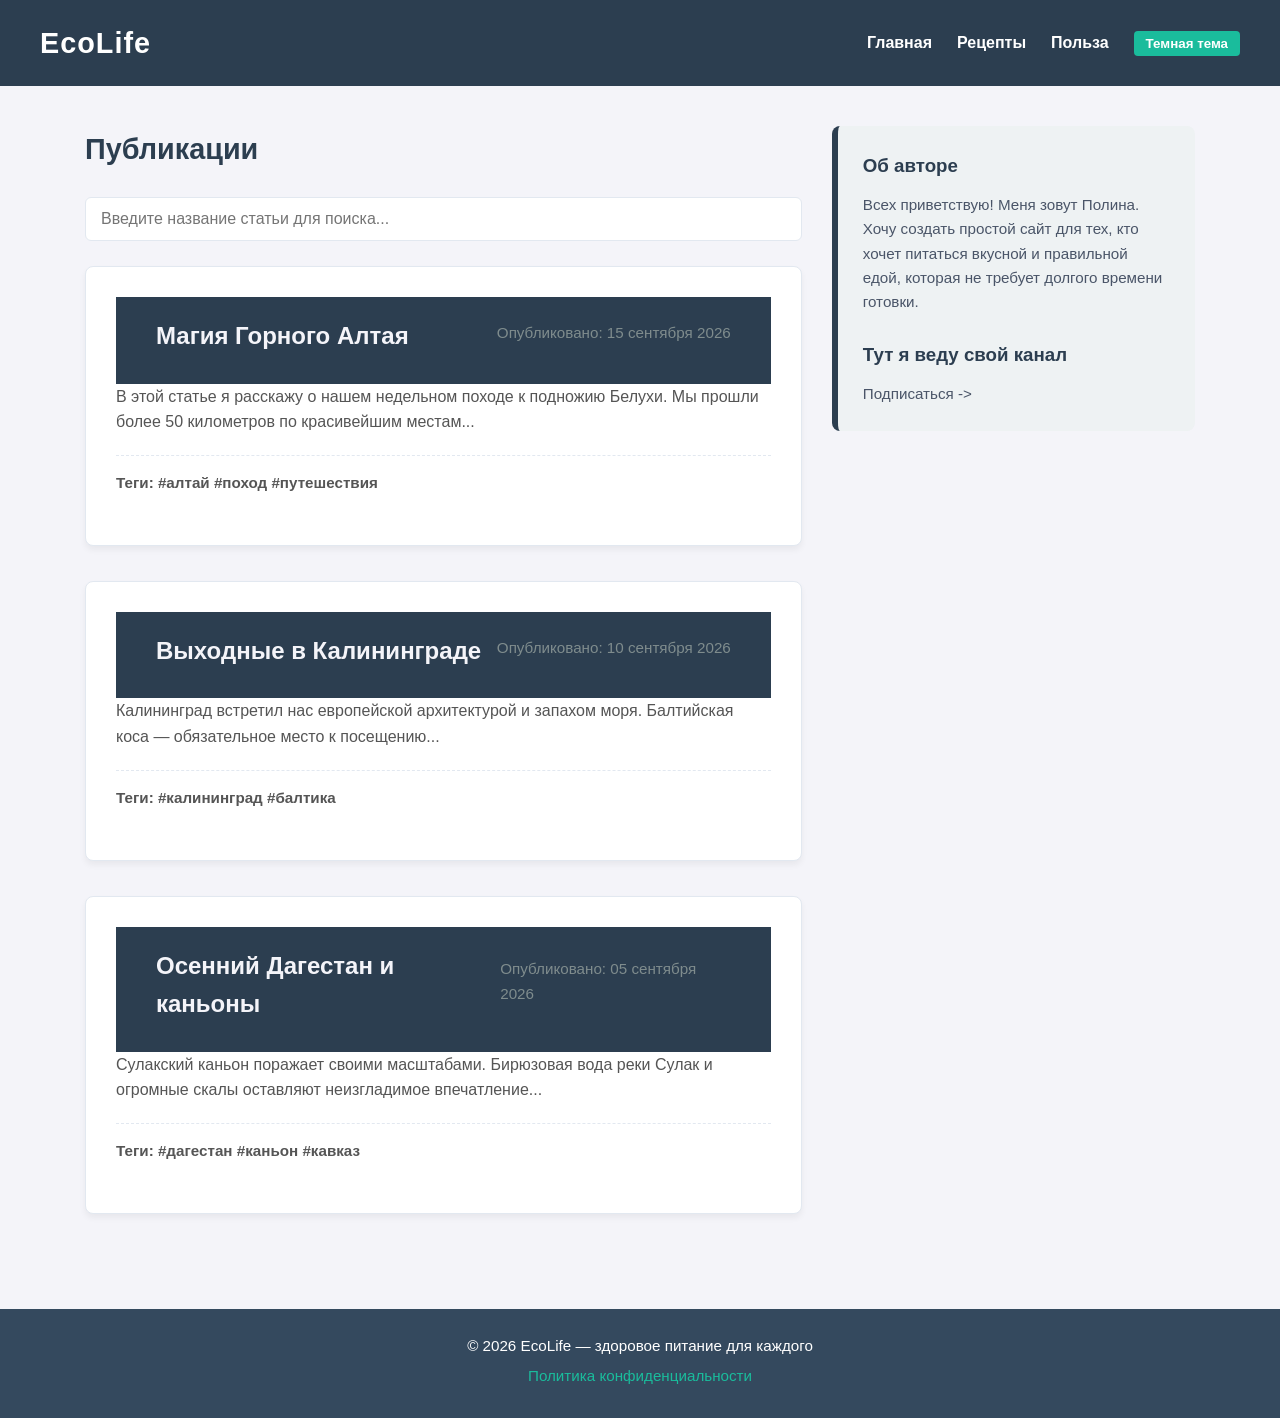
==== index.html @ fa3eae20 "Initial commit: добавлена семантическая верстка, стили Flexbox и JS-логика" ====
<!DOCTYPE html>
<html lang="ru">
<head>
    <meta charset="UTF-8">
    <meta name="viewport" content="width=device-width, initial-scale=1.0">
    <title>Здоровое питание - Рецепты
    </title>
        <!-- Подключаем внешний файл стилей -->
    <link rel="stylesheet" href="style.css">
</head>
<body>

    <!-- Шапка сайта (Заголовок и навигация) -->
    <header>
        <h1>EcoLife</h1>
        <nav>
            <ul>
                <li><a href="#home">Главная</a></li>
                <li><a href="#articles">Рецепты</a></li>
                <li><a href="#about">Польза</a></li>
                <li><button class="theme-btn" id="themeBtn">Темная тема</button></li>
            </ul>
        </nav>
    </header>

    <!-- Основное содержимое страницы (только одно на странице) -->
    <main>

        <!-- Крупный логический раздел: Список статей -->
        <section id="articles">
            <h2>Публикации</h2>
            <!-- Поле живого поиска -->
            <div class="search-container">
                <input type="text" id="searchInput" placeholder="Введите название статьи для поиска...">
            </div>
            <!-- В этот пустой контейнер JavaScript будет вставлять наши статьи -->
            <div id="postsContainer"></div>
        </section>

        

        <!-- Боковая панель (Дополнительный контент, косвенно связанный с основным) -->
        <aside id="about">
            <h3>Об авторе</h3>
            <p>Всех приветствую! Меня зовут Полина. Хочу создать простой сайт для тех, кто хочет питаться вкусной и правильной едой, которая не требует долгого времени готовки.</p>
            <h3>Тут я веду свой канал</h3>
            <p>Подписаться -> </p>
        </aside>

    </main>

    <!-- Подвал сайта (Юридическая информация, копирайт) -->
    <footer>
        <p>© 2026 EcoLife — здоровое питание для каждого</p>
        <p><a href="#privacy">Политика конфиденциальности</a></p>
    </footer>
<script src="script.js"></script>
</body>
</html>
---- style.css ----
/* =======================================================================
   1. ГЛОБАЛЬНЫЙ СБРОС И БАЗОВЫЕ НАСТРОЙКИ
   =======================================================================*/
*, *::before, *::after {
    margin: 0;
    padding: 0;
    box-sizing: border-box; /* Защита от раздувания блоков при добавлении padding */
}

body {
    font-family: 'Segoe UI', Tahoma, Geneva, Verdana, sans-serif;
    line-height: 1.6;
    background-color: #f4f4f9; /* Мягкий светло-серый фон страницы */
    color: #333333;            /* Темно-серый цвет для комфортного чтения */
}

/* =======================================================================
   2. ШАПКА САЙТА (HEADER) И ГЛАВНАЯ НАВИГАЦИЯ (NAV)
   =======================================================================*/
header {
    background-color: #2c3e50; /* Глубокий темно-синий */
    color: #ffffff;
    padding: 20px 40px;
    
    /* Включение Flexbox для шапки */
    display: flex;
    justify-content: space-between; /* Логотип влево, меню вправо */
    align-items: center;            /* Выравнивание по центру по вертикали */
}

header h1 {
    font-size: 1.8rem;
    letter-spacing: 1px;
}

/* Главное меню */
nav ul {
    list-style: none;
    
    /* Меню тоже становится флекс-контейнером */
    display: flex; 
    gap: 25px; /* Автоматический зазор между пунктами меню */
}

nav ul li a {
    color: #ffffff;
    text-decoration: none;
    font-weight: 600;
    transition: color 0.3s ease; /* Плавная анимация смены цвета */
}

nav ul li a:hover {
    color: #1abc9c; /* Бирюзовый цвет при наведении курсора */
}

/* =======================================================================
   3. ОСНОВНОЙ КОНТЕНТ (MAIN) И ДВУХКОЛОНОЧНАЯ СЕТКА (FLEXBOX)
   ===================================================================== */
main {
    max-width: 1150px;   /* Ограничиваем максимальную ширину сайта */
    margin: 40px auto;   /* 40px отступ сверху/снизу, auto — центрирует сайт */
    padding: 0 20px;     /* Защитные отступы по бокам для мобильных экранов */
    
    /* Создание главной двухколоночной сетки */
    display: flex;
    gap: 30px;           /* Расстояние между колонкой статей и сайдбаром */
    align-items: flex-start; /* Сайдбар не растягивается, а сжимается под свой контент */
}

/* --- ЛЕВАЯ КОЛОНКА: СЕКЦИЯ СТАТЕЙ --- */
main section {
    flex: 7; /* Занимает 70% от общей ширины контейнера */
}

section h2 {
    font-size: 1.8rem;
    color: #2c3e50;
    margin-bottom: 25px;
}

/* Карточка отдельной статьи */
article {
    background-color: #ffffff;
    padding: 30px;
    margin-bottom: 35px; /* Отступ до следующей статьи */
    border-radius: 8px;
    border: 1px solid #e2e8f0;
    box-shadow: 0 4px 6px rgba(0, 0, 0, 0.05); /* Легкая тень */
}

article header h3 {
    font-size: 1.5rem;
    color: #f4f4f9;
    margin-bottom: 8px;
}

article header p {
    font-size: 0.95rem;
    color: #7f8c8d; /* Серый цвет для даты */
    margin-bottom: 15px;
}

article p {
    color: #555555;
    margin-bottom: 20px;
}

/* Подвал статьи с тегами */
article footer {
    border-top: 1px dashed #e2e8f0; /* Пунктирная линия над тегами */
    padding-top: 15px;
    font-size: 0.95rem;
    color: #1abc9c;
    font-weight: bold;
}

/* --- ПРАВАЯ КОЛОНКА: БОКОВАЯ ПАНЕЛЬ (SIDEBAR) --- */
main aside {
    flex: 3; /* Занимает 30% от общей ширины контейнера */
    background-color: #eef2f3;
    padding: 25px;
    border-radius: 8px;
    border-left: 6px solid #2c3e50; /* Акцентная линия слева */
}

aside h3 {
    color: #2c3e50;
    margin-bottom: 12px;
}

aside h3:not(:first-child) {
    margin-top: 25px; /* Отступ перед вторым заголовком в сайдбаре */
}

aside p {
    font-size: 0.95rem;
    color: #4a5568;
}

/* =====================================================================
   4. ПОДВАЛ САЙТА (FOOTER)
   ===================================================================== */
body > footer {
    background-color: #34495e;
    color: #ffffff;
    text-align: center;
    padding: 25px;
    margin-top: 60px;
    font-size: 0.95rem;
}

body > footer p {
    margin-bottom: 5px;
}

body > footer a {
    color: #1abc9c;
    text-decoration: none;
}

body > footer a:hover {
    text-decoration: underline; /* Подчеркивание ссылки при наведении */
}

/* =============================================================
   5. АДАПТИВНОСТЬ ДЛЯ МОБИЛЬНЫХ УСТРОЙСТВ (Экраны до 768px)
   =============================================================*/
@media (max-width: 768px) {

    /* Шапка: элементы встают друг под друга по центру */
    header {
        flex-direction: column;
        text-align: center;
        padding: 20px;
        gap: 15px;
    }

    /* Главное меню в шапке: центрируем и уменьшаем зазор */
    nav ul {
        justify-content: center;
        gap: 15px;
        flex-wrap: wrap; /* Если ссылок станет много, они перенесутся на новую строку */
    }

    /* Основной контейнер: превращаем колонки в вертикальный ряд */
    main {
        flex-direction: column; /* Сайдбар уходит под статьи */
        gap: 20px;
        margin: 20px auto;
        padding: 0 10px;
    }

    /* Карточки статей и сайдбар занимают всю доступную ширину */
    main section, 
    main aside {
        flex: none;
        width: 100%;
    }

    /* Немного уменьшаем внутренние отступы в карточках для мобильных */
    article {
        padding: 20px;
    }
}

/* --- СТИЛИ ДЛЯ ТЕМНОЙ ТЕМЫ --- */
body.dark-theme {
    background-color: #1a1a2e; /* Темный фон страницы */
    color: #e2e8f0; /* Светлый текст */
}
body.dark-theme header {
    background-color: #161625; /* Еще более темная шапка*/
}
body.dark-theme article {
    background-color: #22223b; /* Темные карточки статей*/
    border-color: #4a4e69;
    box-shadow: 0 4px 6px rgba(0, 0, 0, 0.3);
}
body.dark-theme article header h3,
body.dark-theme section h2,
body.dark-theme aside h3 {
    color: #ffffff; /* Белые заголовки в темной теме */
}
body.dark-theme aside {
    background-color: #161625; /* Серый фон сайдбара в темной теме */border-left-color: #1abc9c;
}

body.dark-theme p {
    font-size: 0.95rem;
    color: #6f7d96;
}

/* Стили для самой кнопки */
.theme-btn {
    background-color: #1abc9c;
    color: white;
    border: none;
    padding: 5px 12px;
    border-radius: 4px;
    cursor: pointer;
    font-weight: bold;
    font-family: inherit;
    transition: background 0.3s ease;
}
.theme-btn:hover {
    background-color: #16a085;
}

.article-text.short {
    display: -webkit-box;
    -webkit-line-clamp: 1; /* Ограничиваем текст всего одной строкой */
    -webkit-box-orient: vertical;
    overflow: hidden;
}


/*Стили для живого поиска статей*/
.search-container { margin-bottom: 25px; }
#searchInput {
    width: 100%;
    padding: 12px 15px;
    font-size: 1rem;
    border: 1px solid #e2e8f0;
    border-radius: 6px;
    outline: none;
}
body.dark-theme #searchInput {
    background-color: #22223b;
    color: white;
    border-color: #4a4e69;
}
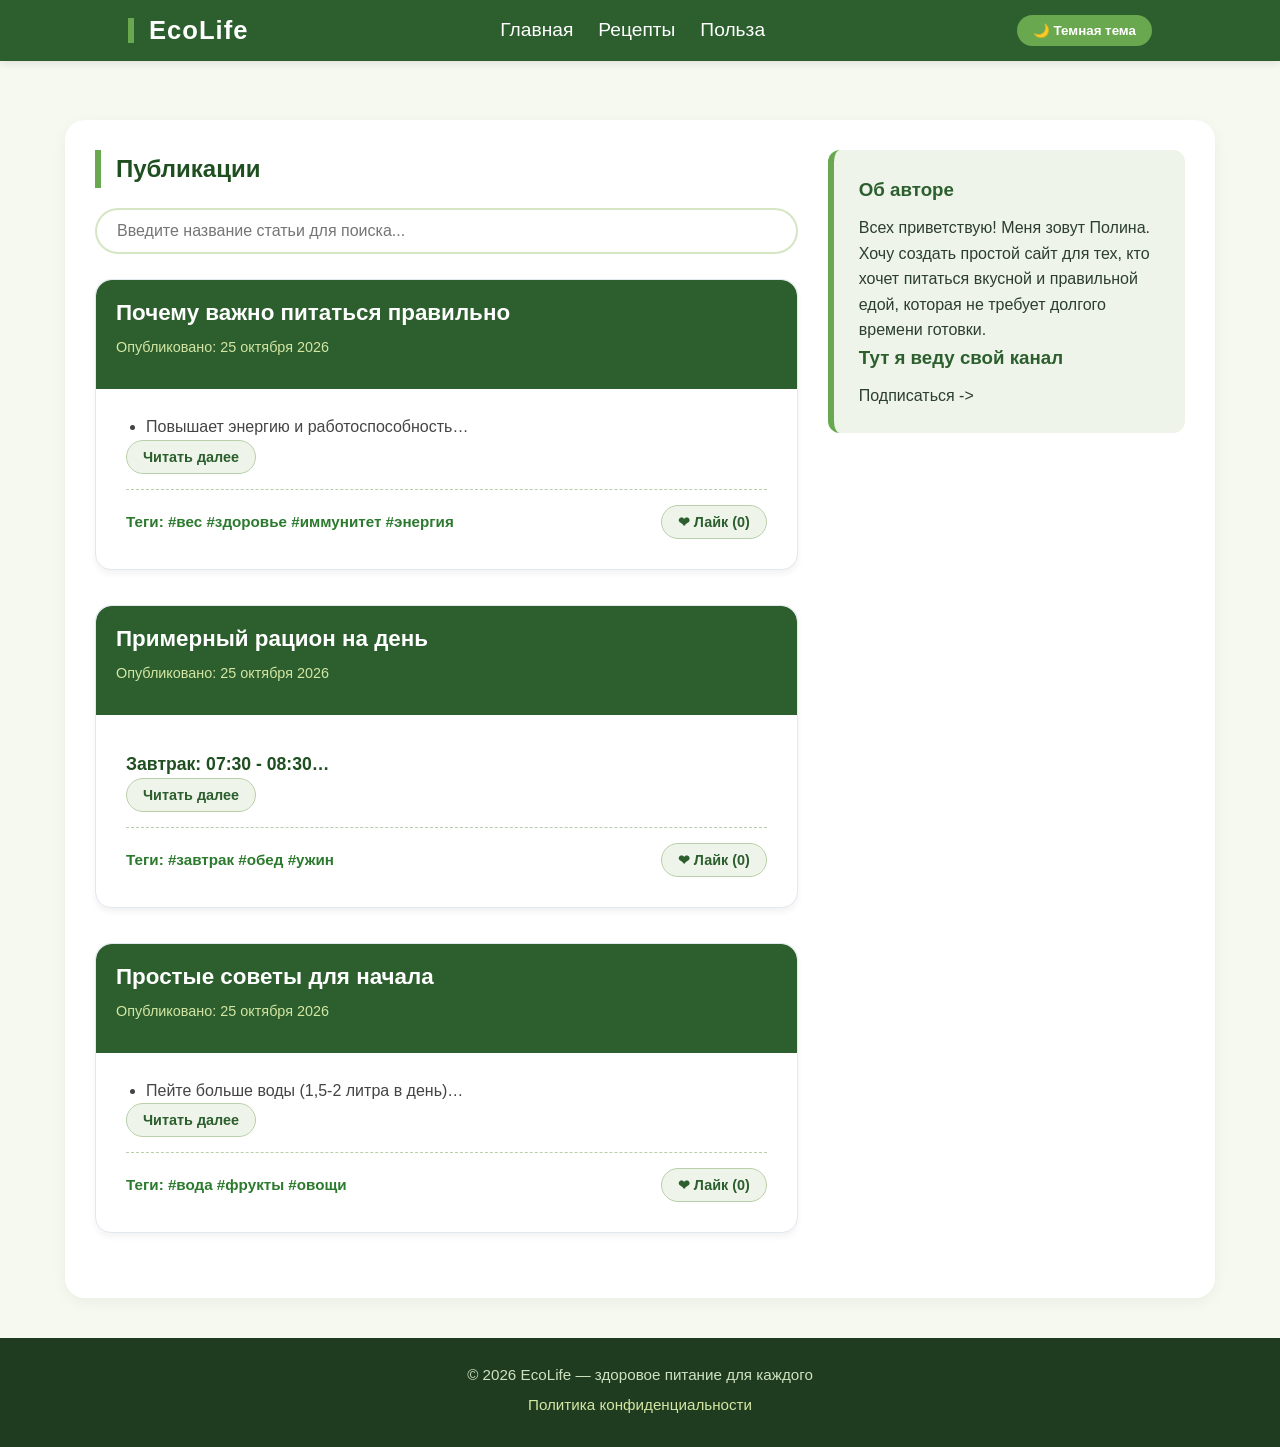
==== commit 62d55b1d: "Обновил цвета, размер шрифта и выравнивание в шапке" ====
--- a/index.html
+++ b/index.html
@@ -3,27 +3,27 @@
 <head>
     <meta charset="UTF-8">
     <meta name="viewport" content="width=device-width, initial-scale=1.0">
-    <title>Здоровое питание - Рецепты
-    </title>
-        <!-- Подключаем внешний файл стилей -->
+    <title>Здоровое питание - Рецепты</title>
+    <!-- Подключаем внешний файл стилей -->
     <link rel="stylesheet" href="style.css">
 </head>
 <body>
 
     <!-- Шапка сайта (Заголовок и навигация) -->
+        <!-- УЛУЧШЕННАЯ ШАПКА -->
     <header>
         <h1>EcoLife</h1>
         <nav>
             <ul>
-                <li><a href="#home">Главная</a></li>
-                <li><a href="#articles">Рецепты</a></li>
-                <li><a href="#about">Польза</a></li>
-                <li><button class="theme-btn" id="themeBtn">Темная тема</button></li>
+                <li><a href="index.html">Главная</a></li>
+                <li><a href="recipes.html">Рецепты</a></li>
+                <li><a href="index.html#about">Польза</a></li>
             </ul>
         </nav>
+        <button class="theme-btn" id="themeBtn">🌙 Темная тема</button>
     </header>
 
-    <!-- Основное содержимое страницы (только одно на странице) -->
+    <!-- Основное содержимое страницы -->
     <main>
 
         <!-- Крупный логический раздел: Список статей -->
@@ -37,9 +37,7 @@
             <div id="postsContainer"></div>
         </section>
 
-        
-
-        <!-- Боковая панель (Дополнительный контент, косвенно связанный с основным) -->
+        <!-- Боковая панель (Дополнительный контент) -->
         <aside id="about">
             <h3>Об авторе</h3>
             <p>Всех приветствую! Меня зовут Полина. Хочу создать простой сайт для тех, кто хочет питаться вкусной и правильной едой, которая не требует долгого времени готовки.</p>
@@ -49,12 +47,12 @@
 
     </main>
 
-    <!-- Подвал сайта (Юридическая информация, копирайт) -->
+    <!-- Подвал сайта -->
     <footer>
         <p>© 2026 EcoLife — здоровое питание для каждого</p>
         <p><a href="#privacy">Политика конфиденциальности</a></p>
     </footer>
-<script src="script.js"></script>
+
+    <script src="script.js"></script>
 </body>
-</html>
-
+</html>
--- a/style.css
+++ b/style.css
@@ -1,271 +1,414 @@
 /* =======================================================================
    1. ГЛОБАЛЬНЫЙ СБРОС И БАЗОВЫЕ НАСТРОЙКИ
    =======================================================================*/
-*, *::before, *::after {
+* {
     margin: 0;
     padding: 0;
-    box-sizing: border-box; /* Защита от раздувания блоков при добавлении padding */
+    box-sizing: border-box;
 }
 
 body {
+    background-color: #f5f9f0;      /* светлый травяной фон */
     font-family: 'Segoe UI', Tahoma, Geneva, Verdana, sans-serif;
+    color: #2c3e2f;                 /* темно-зеленый текст */
     line-height: 1.6;
-    background-color: #f4f4f9; /* Мягкий светло-серый фон страницы */
-    color: #333333;            /* Темно-серый цвет для комфортного чтения */
-}
-
-/* =======================================================================
-   2. ШАПКА САЙТА (HEADER) И ГЛАВНАЯ НАВИГАЦИЯ (NAV)
-   =======================================================================*/
-header {
-    background-color: #2c3e50; /* Глубокий темно-синий */
+    padding-top: 100px;             /* Отступ, чтобы контент не уходил под фиксированную шапку */
+    transition: background-color 0.3s, color 0.3s;
+}
+
+/* =======================================================================
+   2. ГЛАВНАЯ ШАПКА САЙТА
+   =======================================================================*/
+body > header {
+    background-color: #2c5e2e;      /* насыщенный зеленый */
+    color: white;
+    display: flex;
+    justify-content: space-between;
+    align-items: center;
+    padding: 15px 10%;
+    position: fixed;
+    top: 0;
+    left: 0;
+    width: 100%;
+    z-index: 100;
+    box-shadow: 0 2px 8px rgba(0,0,0,0.1);
+    transition: background-color 0.3s;
+}
+
+body > header h1 {
+    font-size: 1.6rem;
+    font-weight: bold;
+    letter-spacing: 1px;
     color: #ffffff;
-    padding: 20px 40px;
-    
-    /* Включение Flexbox для шапки */
-    display: flex;
-    justify-content: space-between; /* Логотип влево, меню вправо */
-    align-items: center;            /* Выравнивание по центру по вертикали */
-}
-
-header h1 {
-    font-size: 1.8rem;
-    letter-spacing: 1px;
-}
-
-/* Главное меню */
+    margin: 0; /* Убираем лишние отступы */
+    line-height: 1; 
+}
+
+/* Навигация */
 nav ul {
     list-style: none;
-    
-    /* Меню тоже становится флекс-контейнером */
-    display: flex; 
-    gap: 25px; /* Автоматический зазор между пунктами меню */
-}
-
-nav ul li a {
-    color: #ffffff;
+    display: flex;
+    gap: 25px;
+    align-items: center;
+}
+
+nav a {
+    color: white;
     text-decoration: none;
-    font-weight: 600;
-    transition: color 0.3s ease; /* Плавная анимация смены цвета */
-}
-
-nav ul li a:hover {
-    color: #1abc9c; /* Бирюзовый цвет при наведении курсора */
-}
-
-/* =======================================================================
-   3. ОСНОВНОЙ КОНТЕНТ (MAIN) И ДВУХКОЛОНОЧНАЯ СЕТКА (FLEXBOX)
-   ===================================================================== */
+    font-weight: 500;
+    transition: 0.3s;
+    font-size: 1.2rem;
+}
+
+nav a:hover {
+    color: #d4e6a3; /* светло-салатовый при наведении */
+    text-decoration: underline;
+}
+
+/* =======================================================================
+   3. ОСНОВНОЙ КОНТЕНТ (MAIN И СЕТКА)
+   =======================================================================*/
 main {
-    max-width: 1150px;   /* Ограничиваем максимальную ширину сайта */
-    margin: 40px auto;   /* 40px отступ сверху/снизу, auto — центрирует сайт */
-    padding: 0 20px;     /* Защитные отступы по бокам для мобильных экранов */
-    
-    /* Создание главной двухколоночной сетки */
+    max-width: 1150px;
+    margin: 20px auto 40px auto;
+    padding: 30px;
+    background-color: rgba(255, 255, 255, 0.95);
+    border-radius: 20px;
+    box-shadow: 0 4px 15px rgba(0,0,0,0.05);
     display: flex;
-    gap: 30px;           /* Расстояние между колонкой статей и сайдбаром */
-    align-items: flex-start; /* Сайдбар не растягивается, а сжимается под свой контент */
-}
-
-/* --- ЛЕВАЯ КОЛОНКА: СЕКЦИЯ СТАТЕЙ --- */
+    gap: 30px;
+    align-items: flex-start;
+    transition: background-color 0.3s;
+}
+
 main section {
-    flex: 7; /* Занимает 70% от общей ширины контейнера */
-}
-
-section h2 {
-    font-size: 1.8rem;
-    color: #2c3e50;
-    margin-bottom: 25px;
-}
-
-/* Карточка отдельной статьи */
+    flex: 7; /* Левая колонка со статьями */
+}
+
+main aside {
+    flex: 3; /* Правая колонка (сайдбар) */
+    background-color: #eef4e9; 
+    padding: 25px;
+    border-radius: 12px;
+    border-left: 6px solid #6aa84f; /* Акцентная полоса */
+}
+
+h1, h2 {
+    color: #1f4f21;
+    margin-bottom: 20px;
+    border-left: 6px solid #6aa84f;
+    padding-left: 15px;
+}
+
+aside h3 {
+    color: #2c5e2e;
+    margin-bottom: 10px;
+}
+
+/* =======================================================================
+   4. КАРТОЧКИ СТАТЕЙ И РЕЦЕПТОВ
+   =======================================================================*/
 article {
     background-color: #ffffff;
     padding: 30px;
-    margin-bottom: 35px; /* Отступ до следующей статьи */
-    border-radius: 8px;
+    margin-bottom: 35px;
+    border-radius: 16px; 
     border: 1px solid #e2e8f0;
-    box-shadow: 0 4px 6px rgba(0, 0, 0, 0.05); /* Легкая тень */
+    box-shadow: 0 4px 6px rgba(0, 0, 0, 0.05);
+    overflow: hidden;
+    transition: background-color 0.3s, border-color 0.3s;
+}
+
+/* Плашка-заголовок ВНУТРИ карточки (не наследует position: fixed) */
+article header {
+    background-color: #2c5e2e; 
+    color: white;
+    padding: 15px 20px;
+    margin: -30px -30px 20px -30px; /* Растягиваем на всю ширину */
+    border-radius: 16px 16px 0 0; 
 }
 
 article header h3 {
-    font-size: 1.5rem;
-    color: #f4f4f9;
-    margin-bottom: 8px;
+    font-size: 1.4rem;
+    color: #ffffff;
+    margin-bottom: 5px;
 }
 
 article header p {
-    font-size: 0.95rem;
-    color: #7f8c8d; /* Серый цвет для даты */
+    font-size: 0.9rem;
+    color: #d4e6a3; 
+}
+
+article p {
+    color: #444444;
     margin-bottom: 15px;
 }
 
-article p {
-    color: #555555;
-    margin-bottom: 20px;
-}
-
-/* Подвал статьи с тегами */
-article footer {
-    border-top: 1px dashed #e2e8f0; /* Пунктирная линия над тегами */
-    padding-top: 15px;
-    font-size: 0.95rem;
-    color: #1abc9c;
-    font-weight: bold;
-}
-
-/* --- ПРАВАЯ КОЛОНКА: БОКОВАЯ ПАНЕЛЬ (SIDEBAR) --- */
-main aside {
-    flex: 3; /* Занимает 30% от общей ширины контейнера */
-    background-color: #eef2f3;
-    padding: 25px;
-    border-radius: 8px;
-    border-left: 6px solid #2c3e50; /* Акцентная линия слева */
-}
-
-aside h3 {
-    color: #2c3e50;
-    margin-bottom: 12px;
-}
-
-aside h3:not(:first-child) {
-    margin-top: 25px; /* Отступ перед вторым заголовком в сайдбаре */
-}
-
-aside p {
-    font-size: 0.95rem;
-    color: #4a5568;
-}
-
-/* =====================================================================
-   4. ПОДВАЛ САЙТА (FOOTER)
-   ===================================================================== */
-body > footer {
-    background-color: #34495e;
-    color: #ffffff;
-    text-align: center;
-    padding: 25px;
-    margin-top: 60px;
-    font-size: 0.95rem;
-}
-
-body > footer p {
-    margin-bottom: 5px;
-}
-
-body > footer a {
-    color: #1abc9c;
-    text-decoration: none;
-}
-
-body > footer a:hover {
-    text-decoration: underline; /* Подчеркивание ссылки при наведении */
-}
-
-/* =============================================================
-   5. АДАПТИВНОСТЬ ДЛЯ МОБИЛЬНЫХ УСТРОЙСТВ (Экраны до 768px)
-   =============================================================*/
-@media (max-width: 768px) {
-
-    /* Шапка: элементы встают друг под друга по центру */
-    header {
-        flex-direction: column;
-        text-align: center;
-        padding: 20px;
-        gap: 15px;
-    }
-
-    /* Главное меню в шапке: центрируем и уменьшаем зазор */
-    nav ul {
-        justify-content: center;
-        gap: 15px;
-        flex-wrap: wrap; /* Если ссылок станет много, они перенесутся на новую строку */
-    }
-
-    /* Основной контейнер: превращаем колонки в вертикальный ряд */
-    main {
-        flex-direction: column; /* Сайдбар уходит под статьи */
-        gap: 20px;
-        margin: 20px auto;
-        padding: 0 10px;
-    }
-
-    /* Карточки статей и сайдбар занимают всю доступную ширину */
-    main section, 
-    main aside {
-        flex: none;
-        width: 100%;
-    }
-
-    /* Немного уменьшаем внутренние отступы в карточках для мобильных */
-    article {
-        padding: 20px;
-    }
-}
-
-/* --- СТИЛИ ДЛЯ ТЕМНОЙ ТЕМЫ --- */
-body.dark-theme {
-    background-color: #1a1a2e; /* Темный фон страницы */
-    color: #e2e8f0; /* Светлый текст */
-}
-body.dark-theme header {
-    background-color: #161625; /* Еще более темная шапка*/
-}
-body.dark-theme article {
-    background-color: #22223b; /* Темные карточки статей*/
-    border-color: #4a4e69;
-    box-shadow: 0 4px 6px rgba(0, 0, 0, 0.3);
-}
-body.dark-theme article header h3,
-body.dark-theme section h2,
-body.dark-theme aside h3 {
-    color: #ffffff; /* Белые заголовки в темной теме */
-}
-body.dark-theme aside {
-    background-color: #161625; /* Серый фон сайдбара в темной теме */border-left-color: #1abc9c;
-}
-
-body.dark-theme p {
-    font-size: 0.95rem;
-    color: #6f7d96;
-}
-
-/* Стили для самой кнопки */
+/* Внутренний текст статей */
+.article-text h4 {
+    color: #1f4f21;
+    margin: 15px 0 5px 0;
+    font-size: 1.1rem;
+}
+
+.article-text ul {
+    margin-left: 20px;
+    margin-bottom: 15px;
+}
+
+.article-text li {
+    margin: 5px 0;
+    color: #444444;
+}
+
+/* Обрезка текста (сворачивание) */
+.article-text.short {
+    display: -webkit-box;
+    -webkit-line-clamp: 1; /* Показывает 2 строки в свернутом виде */
+    line-clamp: 2;
+    -webkit-box-orient: vertical;
+    overflow: hidden;
+}
+
+/* =======================================================================
+   5. СТИЛИ ДЛЯ КАРТИНОК РЕЦЕПТОВ
+   =======================================================================*/
+.recipe-img {
+    width: 100%;              
+    max-width: 400px;         
+    height: auto;             
+    object-fit: cover;
+    border-radius: 12px;      
+    margin: 15px 0;
+    box-shadow: 0 4px 8px rgba(0,0,0,0.1);
+    display: block;           
+}
+
+/* =======================================================================
+   6. КНОПКИ
+   =======================================================================*/
+.read-more-btn, .like-btn {
+    background-color: #eef4e9;
+    color: #2c5e2e;
+    border: 1px solid #b9cfaa;
+    padding: 8px 16px;
+    border-radius: 20px;
+    cursor: pointer;
+    font-weight: 600;
+    font-family: inherit;
+    font-size: 0.9rem;
+    transition: all 0.3s ease;
+    margin-bottom: 15px;
+}
+
+.read-more-btn:hover, .like-btn:hover {
+    background-color: #2c5e2e;
+    color: white;
+}
+
 .theme-btn {
-    background-color: #1abc9c;
+    background-color: #6aa84f;
     color: white;
     border: none;
-    padding: 5px 12px;
-    border-radius: 4px;
+    padding: 8px 16px;
+    border-radius: 20px;
     cursor: pointer;
     font-weight: bold;
     font-family: inherit;
     transition: background 0.3s ease;
 }
+
 .theme-btn:hover {
-    background-color: #16a085;
-}
-
-.article-text.short {
-    display: -webkit-box;
-    -webkit-line-clamp: 1; /* Ограничиваем текст всего одной строкой */
-    -webkit-box-orient: vertical;
-    overflow: hidden;
-}
-
-
-/*Стили для живого поиска статей*/
+    background-color: #d4e6a3;
+    color: #1f4f21;
+}
+
+/* =======================================================================
+   7. ПОДВАЛ СТАТЬИ (ТЕГИ И ЛАЙКИ)
+   =======================================================================*/
+article footer {
+    border-top: 1px dashed #b9cfaa;
+    padding-top: 15px;
+    font-size: 0.95rem;
+    color: #2c7a2d; 
+    font-weight: bold;
+    display: flex;
+    justify-content: space-between;
+    align-items: center;
+}
+
+article footer p { margin-bottom: 0; color: #2c7a2d; }
+article footer .like-btn { margin-bottom: 0; }
+
+/* =======================================================================
+   8. ПОИСК
+   =======================================================================*/
 .search-container { margin-bottom: 25px; }
+
 #searchInput {
     width: 100%;
-    padding: 12px 15px;
+    padding: 12px 20px;
     font-size: 1rem;
-    border: 1px solid #e2e8f0;
-    border-radius: 6px;
+    border: 2px solid #d4e6c3;
+    border-radius: 30px;
     outline: none;
-}
+    background-color: #ffffff;
+    transition: border-color 0.3s, background-color 0.3s;
+}
+
+#searchInput:focus {
+    border-color: #6aa84f;
+}
+
+/* =======================================================================
+   9. ГЛАВНЫЙ ПОДВАЛ САЙТА (FOOTER)
+   =======================================================================*/
+body > footer {
+    background-color: #1f3b20;
+    color: #cfe2c0;
+    text-align: center;
+    padding: 25px;
+    font-size: 0.95rem;
+}
+
+body > footer p { margin-bottom: 5px; }
+
+body > footer a {
+    color: #d4e6a3;
+    text-decoration: none;
+}
+
+body > footer a:hover {
+    color: white;
+    text-decoration: underline;
+}
+
+/* =======================================================================
+   10. АДАПТИВНОСТЬ (МОБИЛЬНЫЕ УСТРОЙСТВА)
+   =======================================================================*/
+@media (max-width: 768px) {
+    body > header {
+        flex-direction: column;
+        text-align: center;
+        padding: 15px;
+        gap: 15px;
+    }
+    body { padding-top: 170px; } /* Больше отступ, т.к. шапка стала выше */
+
+    nav ul {
+        justify-content: center;
+        gap: 15px;
+        flex-wrap: wrap; 
+    }
+
+    main {
+        flex-direction: column; 
+        margin: 10px auto;
+        padding: 20px;
+    }
+
+    main section, main aside {
+        width: 100%;
+    }
+
+    article { padding: 20px; }
+    article header {
+        margin: -20px -20px 20px -20px; 
+        padding: 15px;
+    }
+}
+
+/* =======================================================================
+   11. ТЕМНАЯ ТЕМА
+   =======================================================================*/
+body.dark-theme {
+    background-color: #121a14; 
+    color: #cbd5e1; 
+}
+
+body.dark-theme body > header {
+    background-color: #1a2e1d; 
+    box-shadow: 0 2px 8px rgba(0,0,0,0.4);
+}
+
+body.dark-theme main {
+    background-color: #1a241c; 
+    box-shadow: 0 4px 15px rgba(0,0,0,0.3);
+}
+
+body.dark-theme aside {
+    background-color: #141c15;
+    border-left-color: #6aa84f;
+}
+
+body.dark-theme h1, 
+body.dark-theme h2, 
+body.dark-theme aside h3 {
+    color: #d4e6a3; 
+    border-left-color: #6aa84f;
+}
+
+body.dark-theme article {
+    background-color: #243026; 
+    border-color: #344e38;
+    box-shadow: 0 4px 6px rgba(0, 0, 0, 0.2);
+}
+
+body.dark-theme article header {
+    background-color: #1a2e1d; 
+}
+
+body.dark-theme article header h3 {
+    color: #ffffff;
+}
+
+body.dark-theme article header p {
+    color: #8cae8e; 
+}
+
+body.dark-theme article p {
+    color: #cbd5e1; 
+}
+
+body.dark-theme .article-text h4 {
+    color: #d4e6a3;
+}
+
+body.dark-theme .article-text li {
+    color: #cbd5e1;
+}
+
+body.dark-theme article footer {
+    border-top-color: #344e38;
+}
+
+body.dark-theme article footer p {
+    color: #6aa84f; 
+}
+
+body.dark-theme .read-more-btn, 
+body.dark-theme .like-btn {
+    background-color: #243026;
+    color: #d4e6a3;
+    border-color: #344e38;
+}
+
+body.dark-theme .read-more-btn:hover, 
+body.dark-theme .like-btn:hover {
+    background-color: #6aa84f;
+    color: #121a14;
+}
+
 body.dark-theme #searchInput {
-    background-color: #22223b;
-    color: white;
-    border-color: #4a4e69;
+    background-color: #243026;
+    color: white;
+    border-color: #344e38;
+}
+
+body.dark-theme #searchInput:focus {
+    border-color: #6aa84f;
+}
+
+body.dark-theme body > footer {
+    background-color: #0c130d;
 }
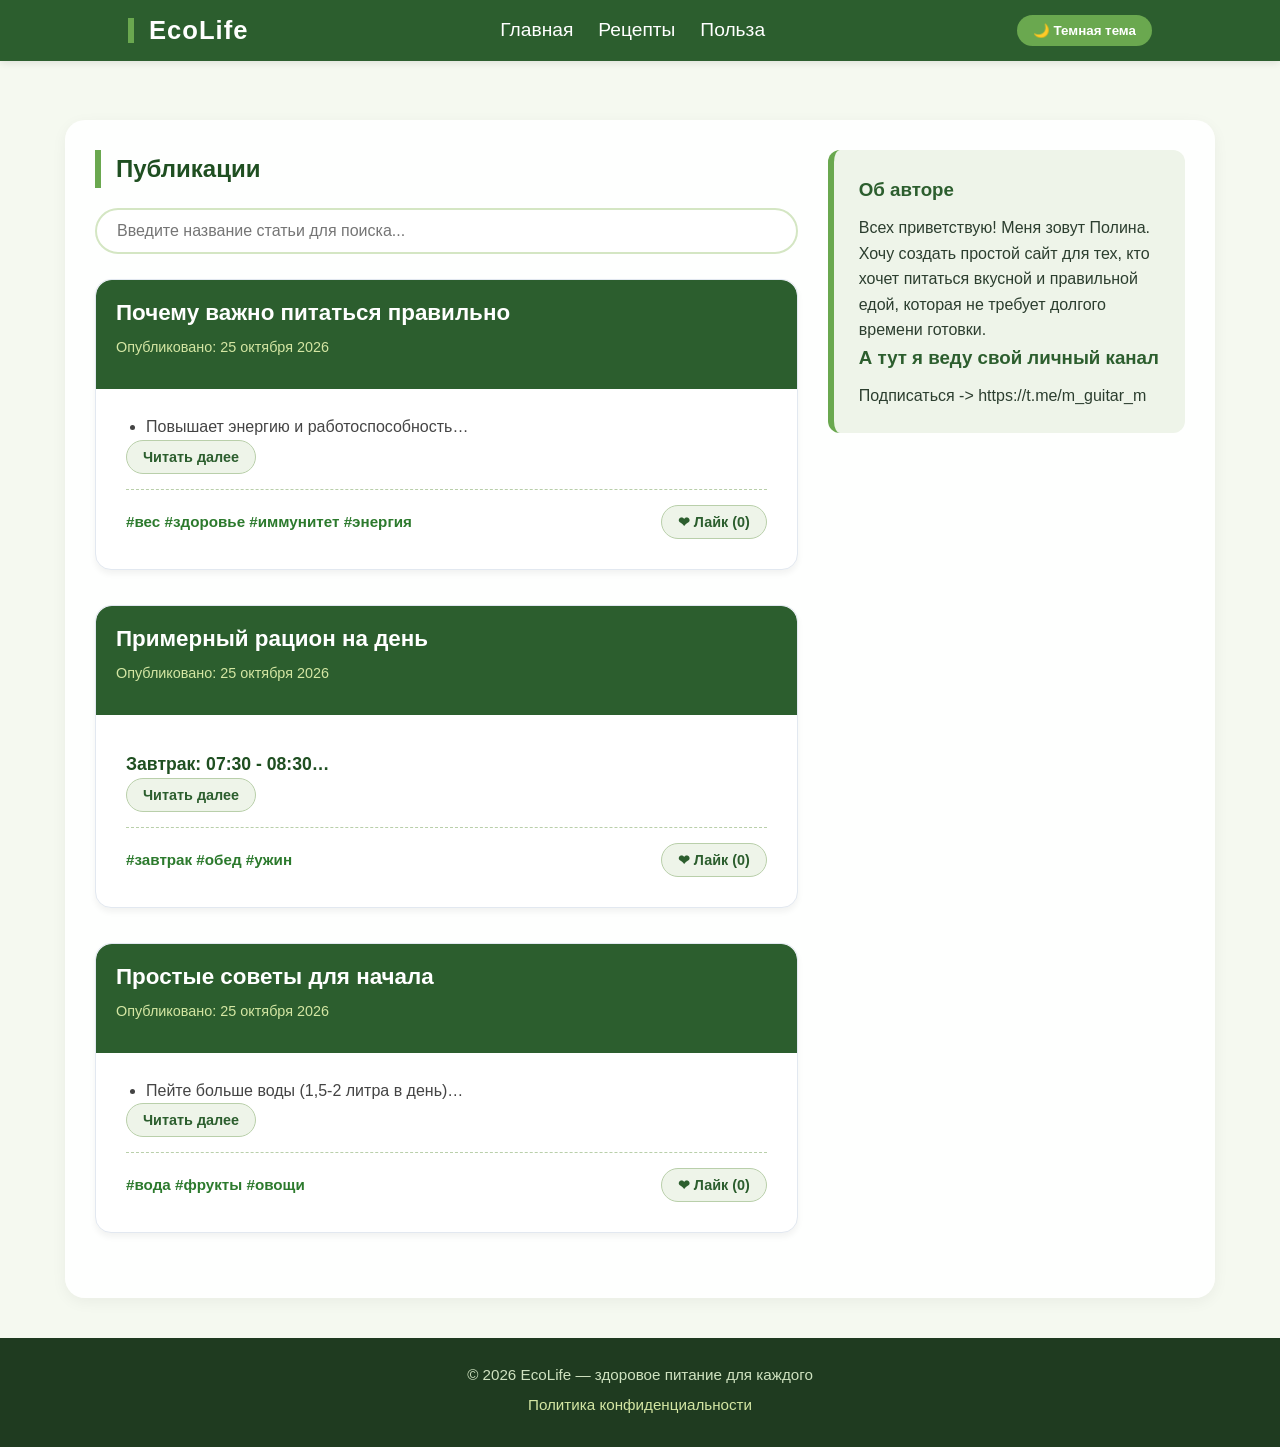
==== commit 56c7f9c0: "Убрала слово теги" ====
--- a/index.html
+++ b/index.html
@@ -41,8 +41,8 @@
         <aside id="about">
             <h3>Об авторе</h3>
             <p>Всех приветствую! Меня зовут Полина. Хочу создать простой сайт для тех, кто хочет питаться вкусной и правильной едой, которая не требует долгого времени готовки.</p>
-            <h3>Тут я веду свой канал</h3>
-            <p>Подписаться -> </p>
+            <h3>А тут я веду свой личный канал</h3>
+            <p>Подписаться -> https://t.me/m_guitar_m</p>
         </aside>
 
     </main>
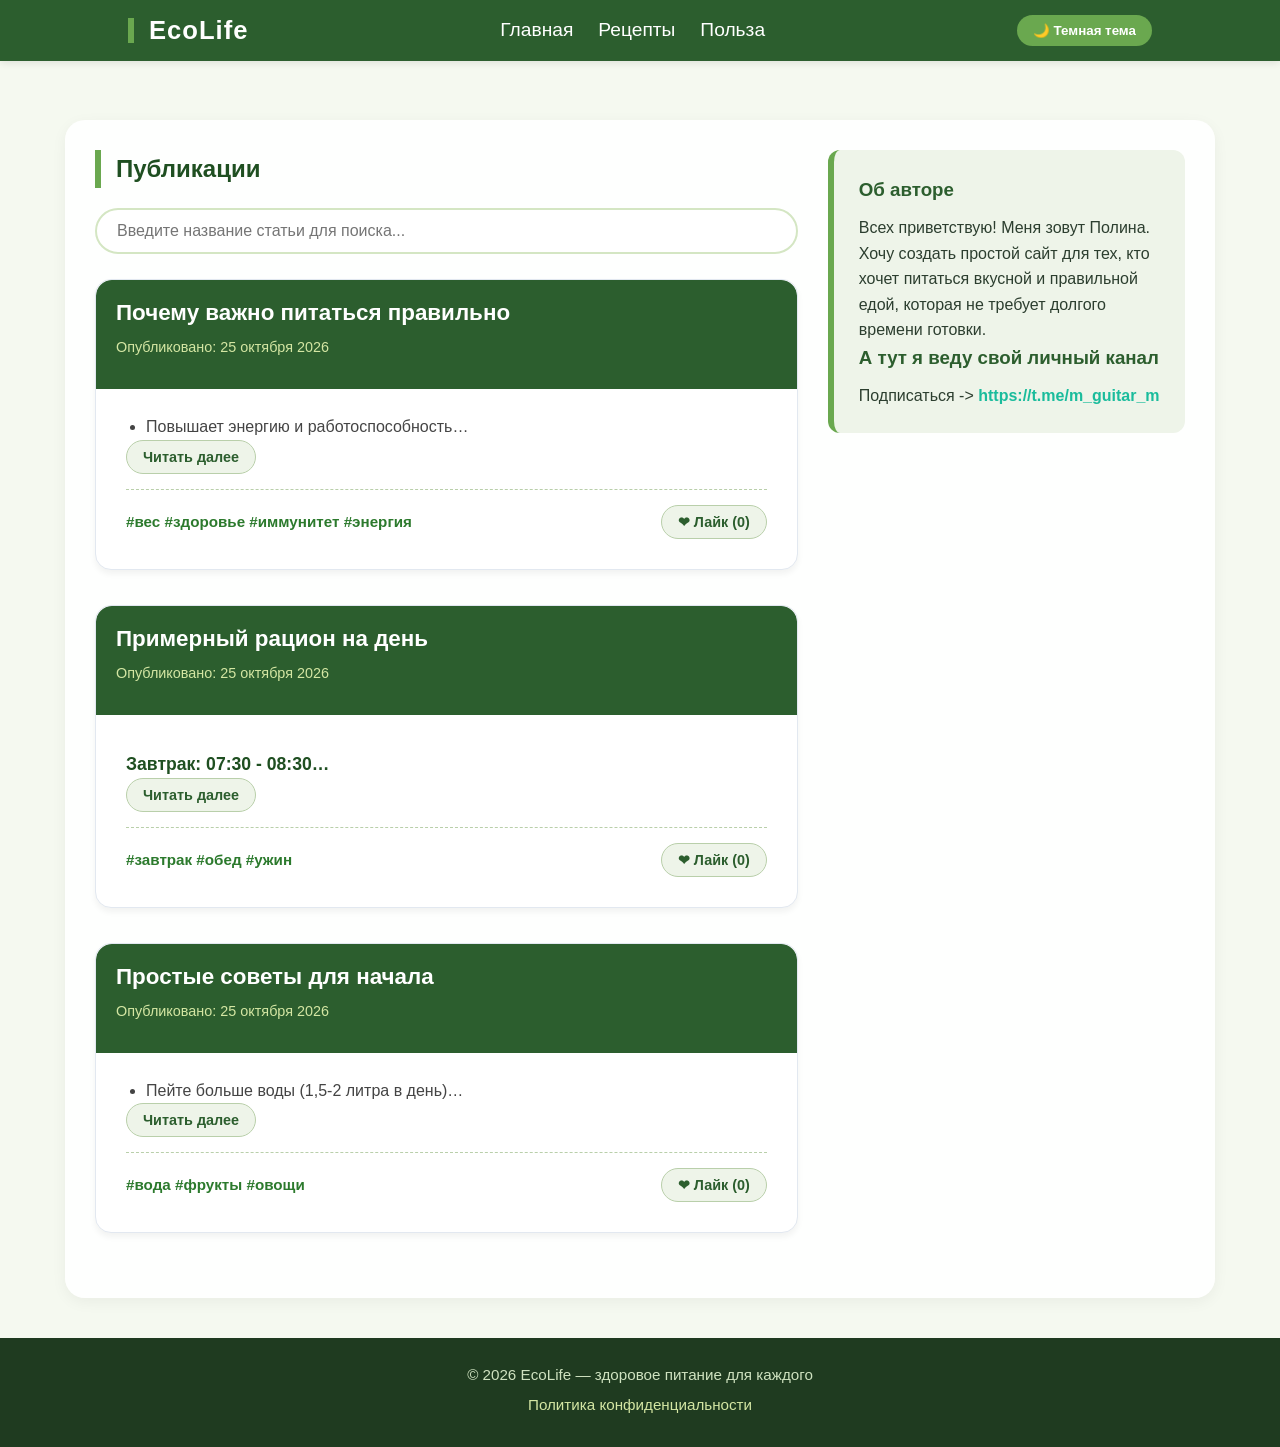
==== commit 1dd833a4: "Исправил ссылку на тг" ====
--- a/index.html
+++ b/index.html
@@ -42,7 +42,10 @@
             <h3>Об авторе</h3>
             <p>Всех приветствую! Меня зовут Полина. Хочу создать простой сайт для тех, кто хочет питаться вкусной и правильной едой, которая не требует долгого времени готовки.</p>
             <h3>А тут я веду свой личный канал</h3>
-            <p>Подписаться -> https://t.me/m_guitar_m</p>
+            <p>
+                Подписаться -> 
+                <a href="https://t.me/m_guitar_m" target="_blank" class="tg-link">https://t.me/m_guitar_m</a>
+            </p>
         </aside>
 
     </main>
--- a/style.css
+++ b/style.css
@@ -411,4 +411,25 @@
 
 body.dark-theme body > footer {
     background-color: #0c130d;
+}
+
+/* Стиль для ссылки на Telegram */
+.tg-link {
+    color: #1abc9c; /* Ваш фирменный зеленый/бирюзовый цвет */
+    text-decoration: none; /* Убираем подчеркивание */
+    font-weight: bold;
+    transition: color 0.3s ease;
+}
+
+.tg-link:hover {
+    color: #16a085; 
+    text-decoration: underline; /* Подчеркиваем только при наведении */
+}
+
+/* Для темной темы */
+body.dark-theme .tg-link {
+    color: #6aa84f; 
+}
+body.dark-theme .tg-link:hover {
+    color: #d4e6a3;
 }
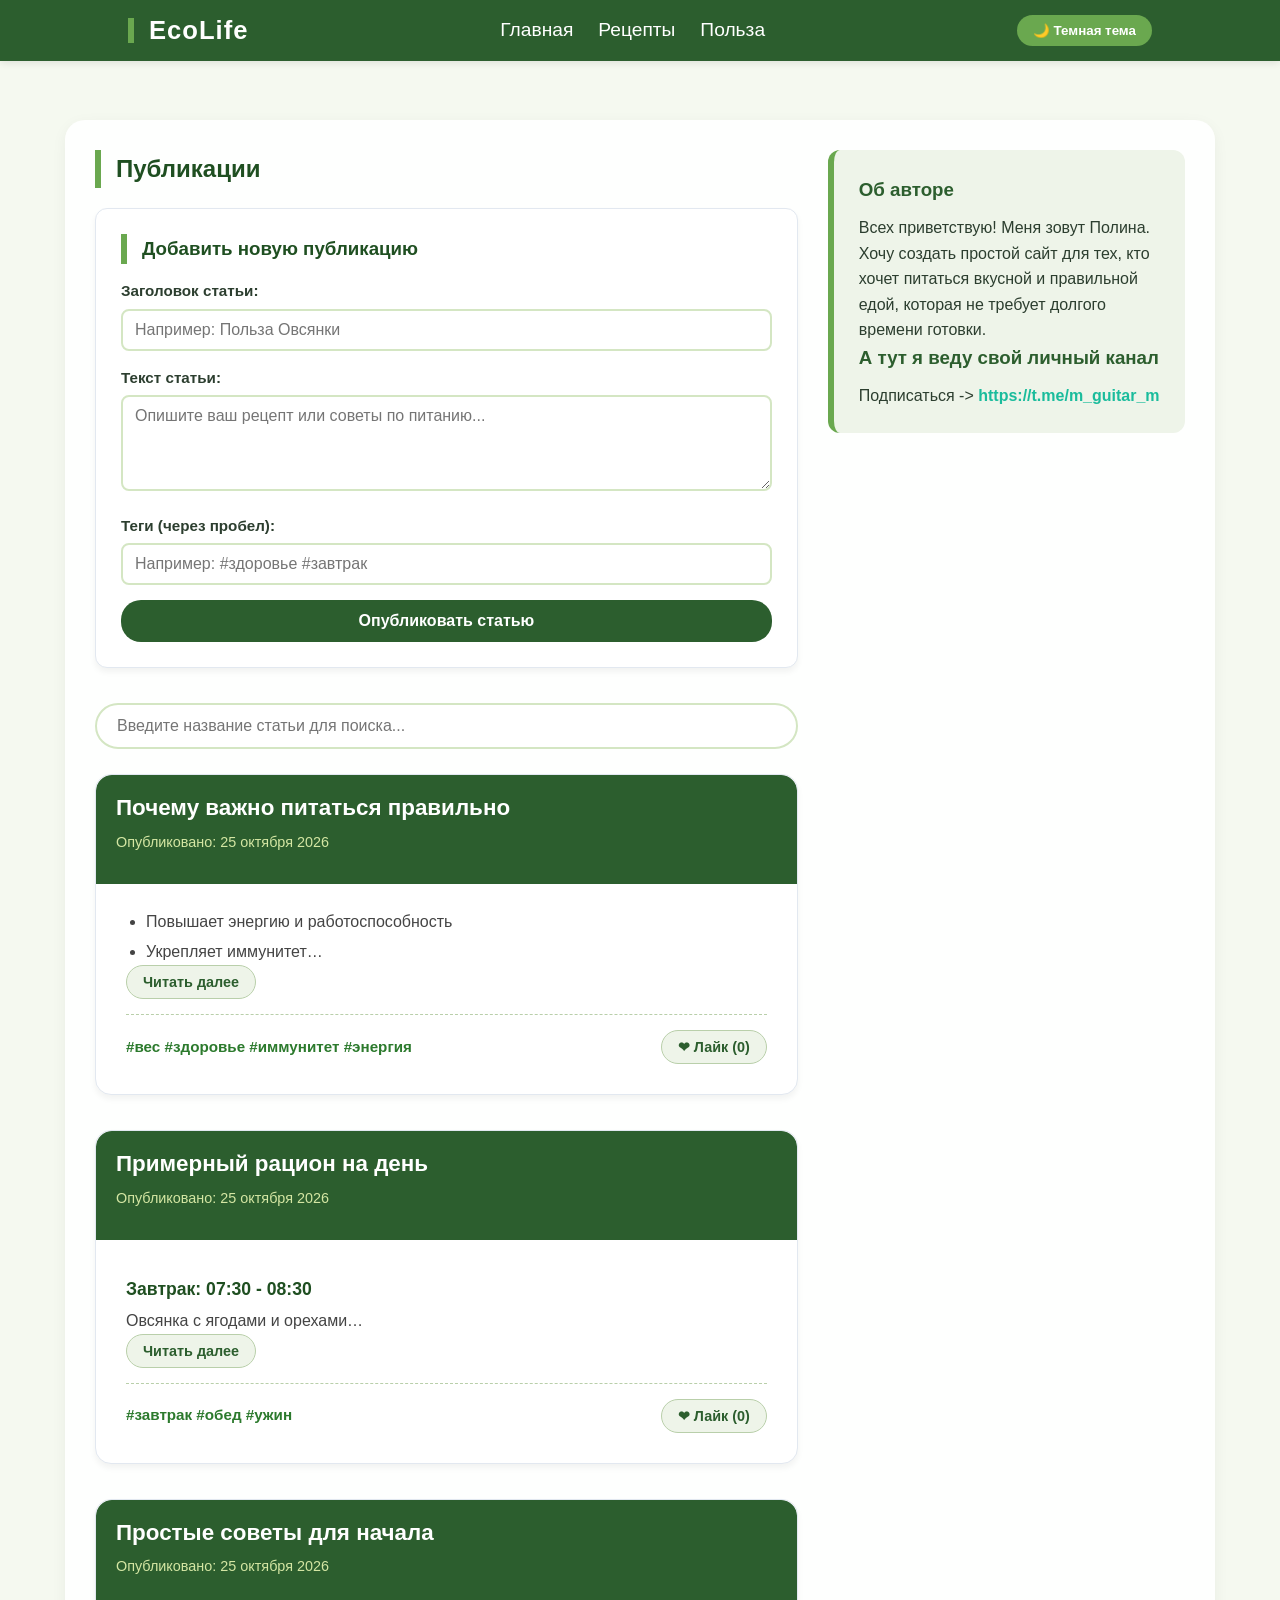
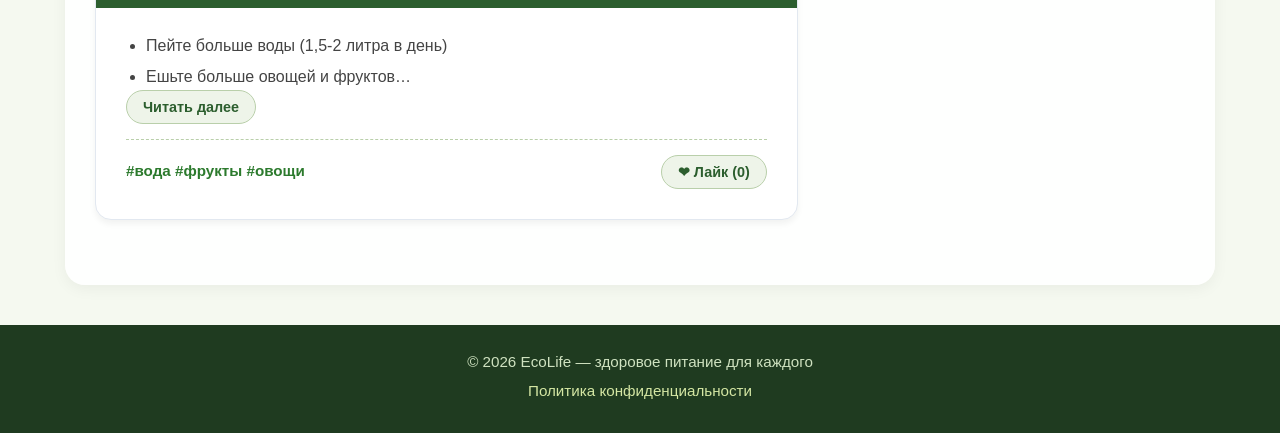
==== commit d6f87a33: "Добавлена форма статей, LocalStorage и переключатель лайков" ====
--- a/index.html
+++ b/index.html
@@ -3,14 +3,13 @@
 <head>
     <meta charset="UTF-8">
     <meta name="viewport" content="width=device-width, initial-scale=1.0">
-    <title>Здоровое питание - Рецепты</title>
+    <title>EcoLife — Здоровое питание и рецепты</title>
     <!-- Подключаем внешний файл стилей -->
     <link rel="stylesheet" href="style.css">
 </head>
 <body>
 
-    <!-- Шапка сайта (Заголовок и навигация) -->
-        <!-- УЛУЧШЕННАЯ ШАПКА -->
+    <!-- УЛУЧШЕННАЯ ШАПКА -->
     <header>
         <h1>EcoLife</h1>
         <nav>
@@ -29,10 +28,35 @@
         <!-- Крупный логический раздел: Список статей -->
         <section id="articles">
             <h2>Публикации</h2>
+            
+            <!-- === ФОРМА ДОБАВЛЕНИЯ НОВОЙ СТАТЬИ (ПР7) === -->
+            <form id="addArticleForm" class="article-form">
+                <h3>Добавить новую публикацию</h3>
+                
+                <div class="form-group">
+                    <label for="postTitle">Заголовок статьи:</label>
+                    <input type="text" id="postTitle" required placeholder="Например: Польза Овсянки">
+                </div>
+                
+                <div class="form-group">
+                    <label for="postText">Текст статьи:</label>
+                    <textarea id="postText" rows="4" required placeholder="Опишите ваш рецепт или советы по питанию..."></textarea>
+                </div>
+                
+                <div class="form-group">
+                    <label for="postTags">Теги (через пробел):</label>
+                    <input type="text" id="postTags" placeholder="Например: #здоровье #завтрак">
+                </div>
+                
+                <button type="submit" class="submit-btn">Опубликовать статью</button>
+            </form>
+            <!-- ============================================ -->
+
             <!-- Поле живого поиска -->
             <div class="search-container">
-                <input type="text" id="searchInput" placeholder="Введите название статьи для поиска...">
+                <input type="text" id="searchInput" placeholder="Введите название статьи для поиска..." aria-label="Поиск по статьям">
             </div>
+            
             <!-- В этот пустой контейнер JavaScript будет вставлять наши статьи -->
             <div id="postsContainer"></div>
         </section>
@@ -41,6 +65,7 @@
         <aside id="about">
             <h3>Об авторе</h3>
             <p>Всех приветствую! Меня зовут Полина. Хочу создать простой сайт для тех, кто хочет питаться вкусной и правильной едой, которая не требует долгого времени готовки.</p>
+            
             <h3>А тут я веду свой личный канал</h3>
             <p>
                 Подписаться -> 
--- a/style.css
+++ b/style.css
@@ -164,7 +164,7 @@
 /* Обрезка текста (сворачивание) */
 .article-text.short {
     display: -webkit-box;
-    -webkit-line-clamp: 1; /* Показывает 2 строки в свернутом виде */
+    -webkit-line-clamp: 2; /* Показывает 2 строки */
     line-clamp: 2;
     -webkit-box-orient: vertical;
     overflow: hidden;
@@ -432,4 +432,104 @@
 }
 body.dark-theme .tg-link:hover {
     color: #d4e6a3;
+}
+/* =======================================================================
+   12. СТИЛИ ДЛЯ ФОРМЫ ДОБАВЛЕНИЯ СТАТЕЙ (ПР7)
+   =======================================================================*/
+.article-form {
+    background-color: #ffffff;
+    padding: 25px;
+    border-radius: 12px;
+    border: 1px solid #e2e8f0;
+    margin-bottom: 35px;
+    box-shadow: 0 4px 6px rgba(0, 0, 0, 0.05);
+    transition: background-color 0.3s, border-color 0.3s;
+}
+
+.article-form h3 {
+    color: #1f4f21;
+    margin-bottom: 15px;
+    border-left: 6px solid #6aa84f;
+    padding-left: 15px;
+}
+
+.form-group {
+    margin-bottom: 15px;
+}
+
+.form-group label {
+    display: block;
+    font-weight: 600;
+    margin-bottom: 5px;
+    font-size: 0.95rem;
+    color: #2c3e2f;
+}
+
+.form-group input,
+.form-group textarea {
+    width: 100%;
+    padding: 10px 12px;
+    border: 2px solid #d4e6c3;
+    border-radius: 8px;
+    font-family: inherit;
+    font-size: 1rem;
+    outline: none;
+    transition: border-color 0.3s;
+}
+
+.form-group input:focus,
+.form-group textarea:focus {
+    border-color: #6aa84f;
+}
+
+.submit-btn {
+    background-color: #2c5e2e;
+    color: white;
+    border: none;
+    padding: 12px 20px;
+    border-radius: 20px;
+    font-weight: bold;
+    cursor: pointer;
+    font-size: 1rem;
+    width: 100%;
+    transition: background 0.2s;
+}
+
+.submit-btn:hover {
+    background-color: #1f4f21;
+}
+
+/* Адаптация формы для темной темы */
+body.dark-theme .article-form {
+    background-color: #243026;
+    border-color: #344e38;
+}
+
+body.dark-theme .article-form h3 {
+    color: #d4e6a3;
+}
+
+body.dark-theme .form-group label {
+    color: #cbd5e1;
+}
+
+body.dark-theme .form-group input,
+body.dark-theme .form-group textarea {
+    background-color: #1a241c;
+    color: white;
+    border-color: #344e38;
+}
+
+body.dark-theme .form-group input:focus,
+body.dark-theme .form-group textarea:focus {
+    border-color: #6aa84f;
+}
+
+body.dark-theme .submit-btn {
+    background-color: #6aa84f;
+    color: #121a14;
+}
+
+body.dark-theme .submit-btn:hover {
+    background-color: #d4e6a3;
 }
